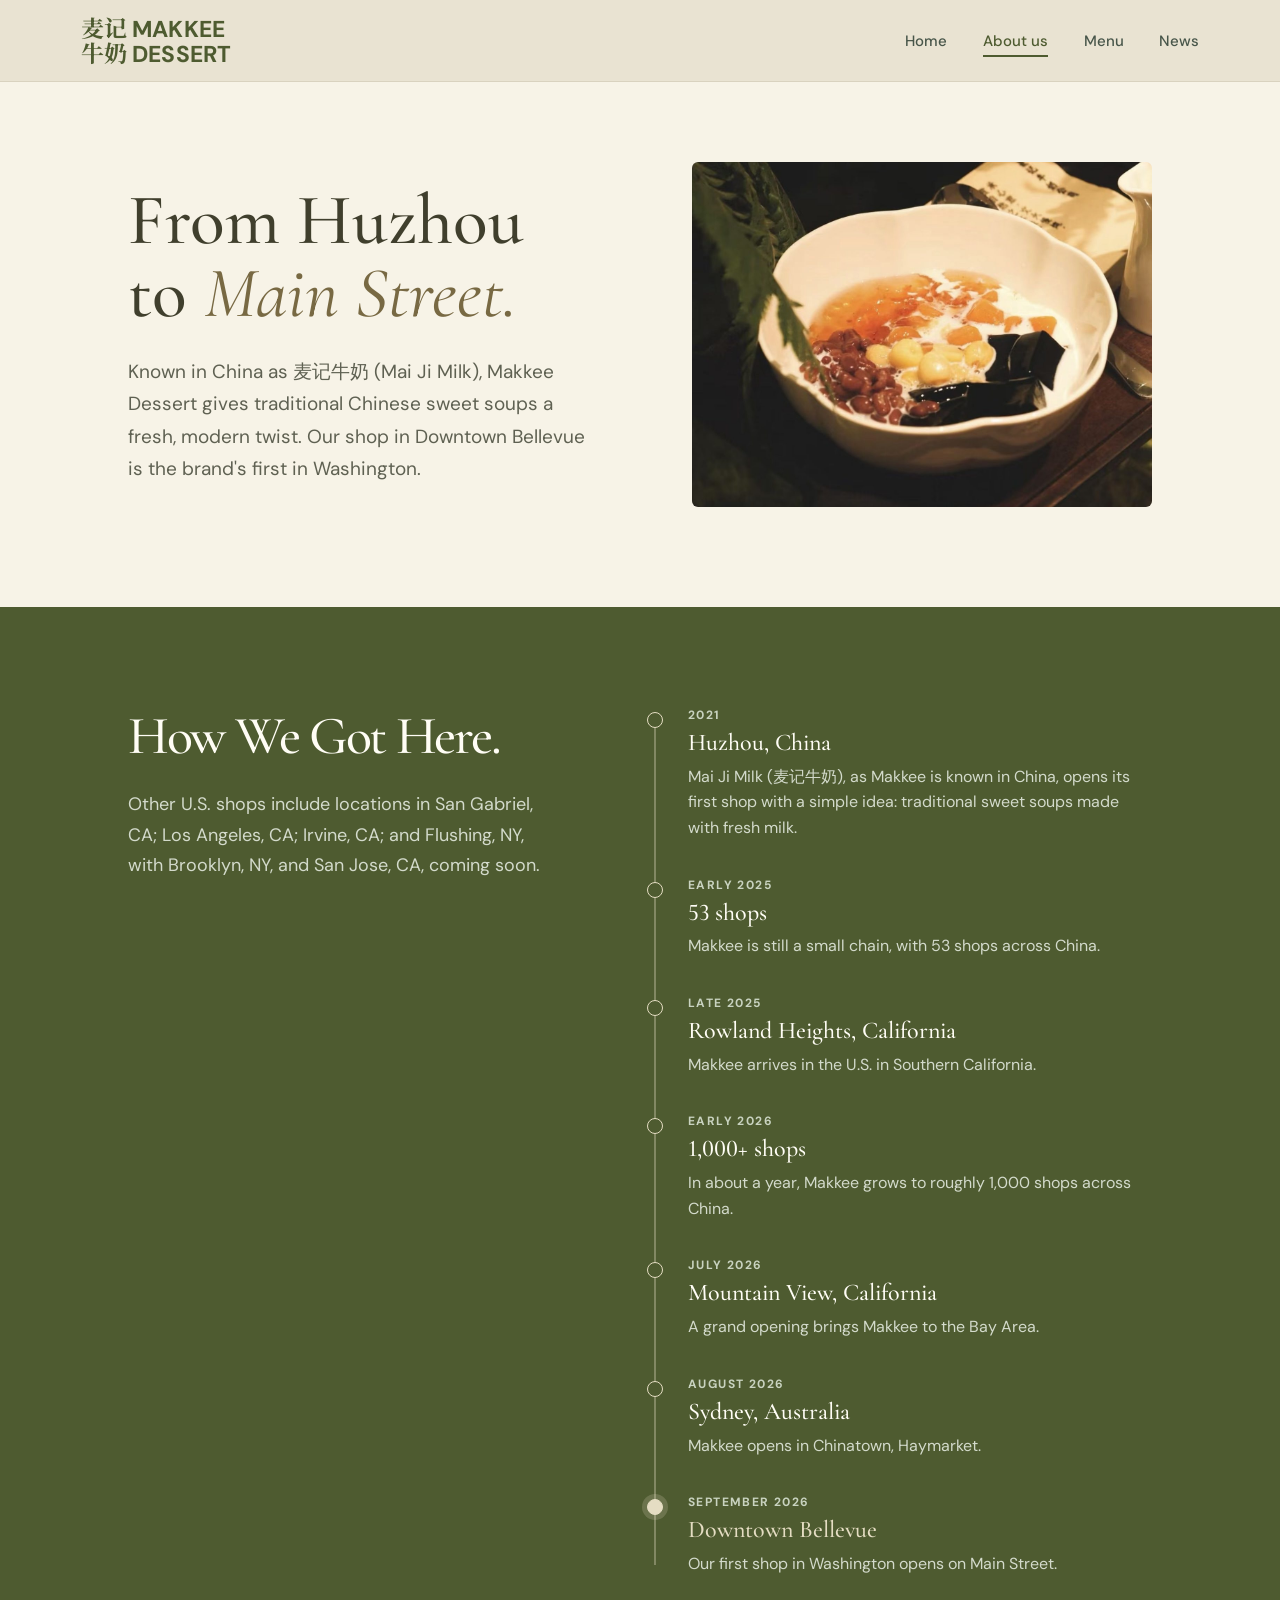
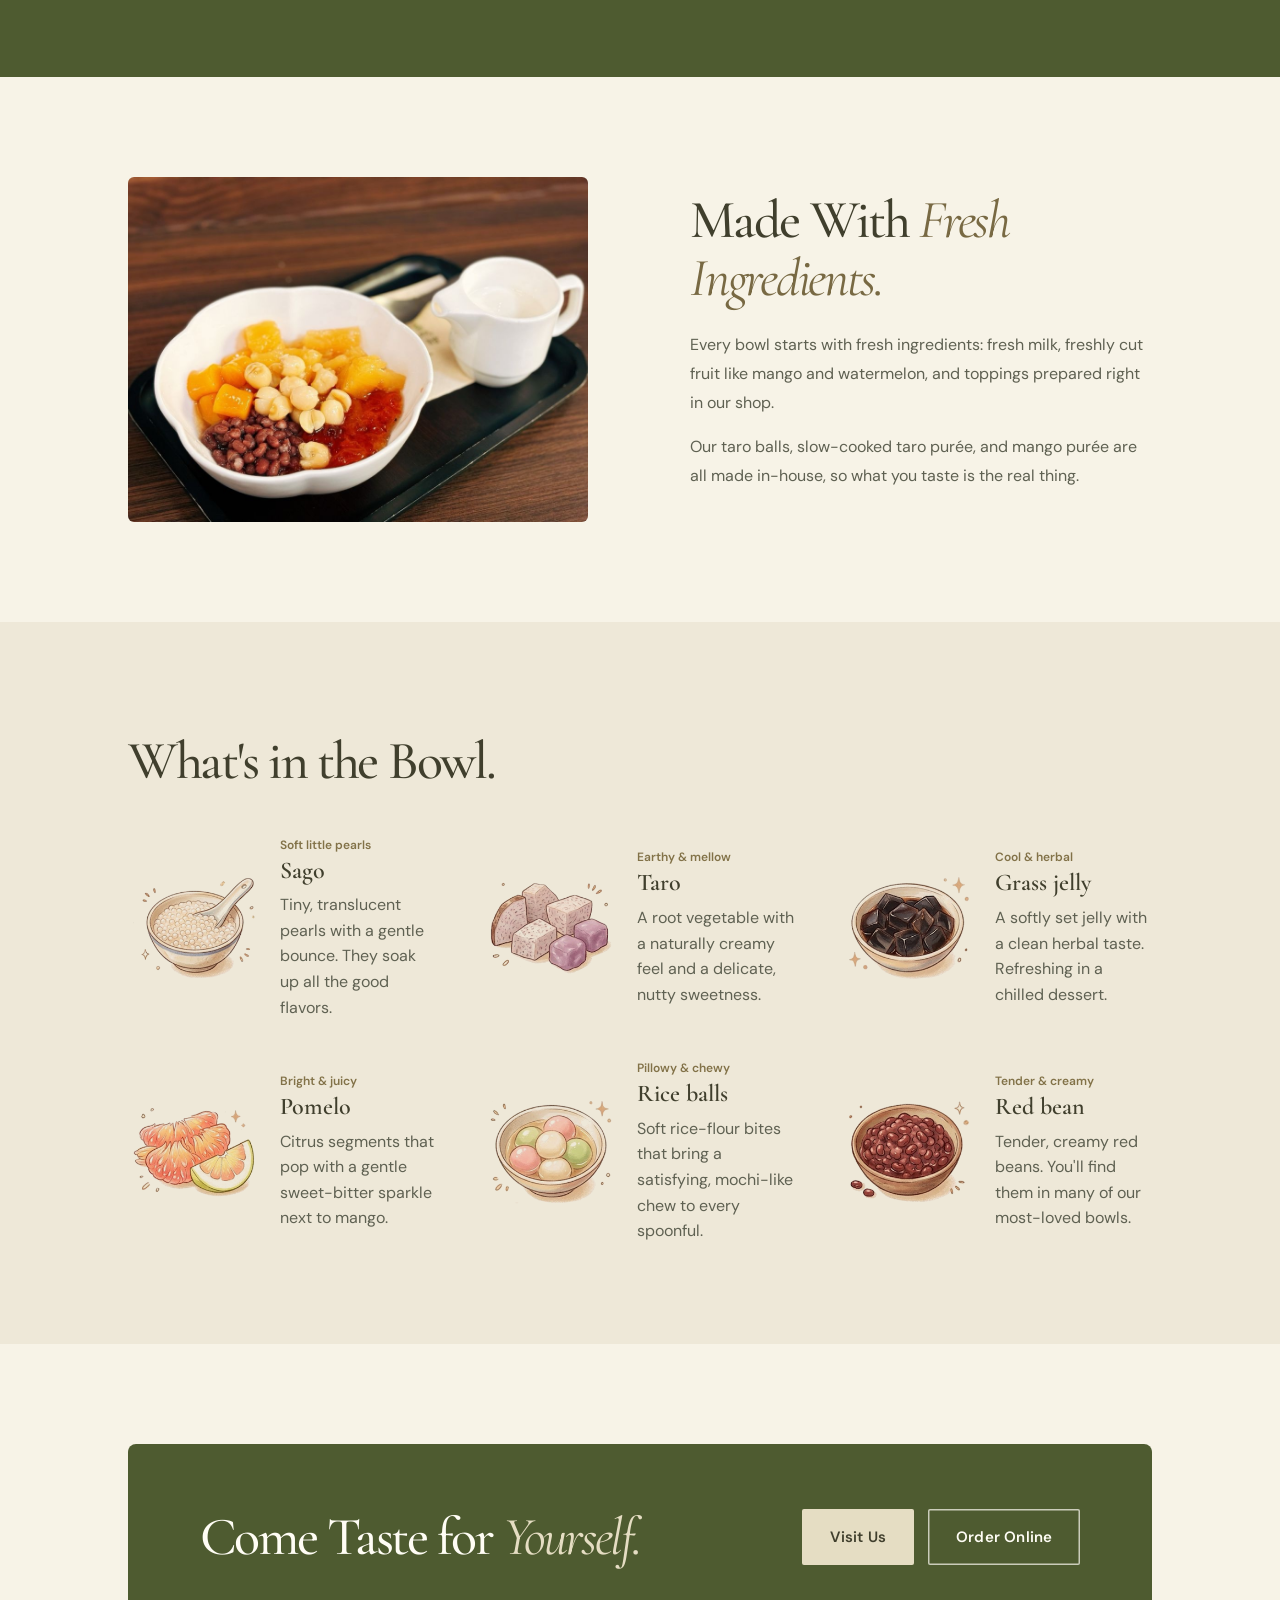
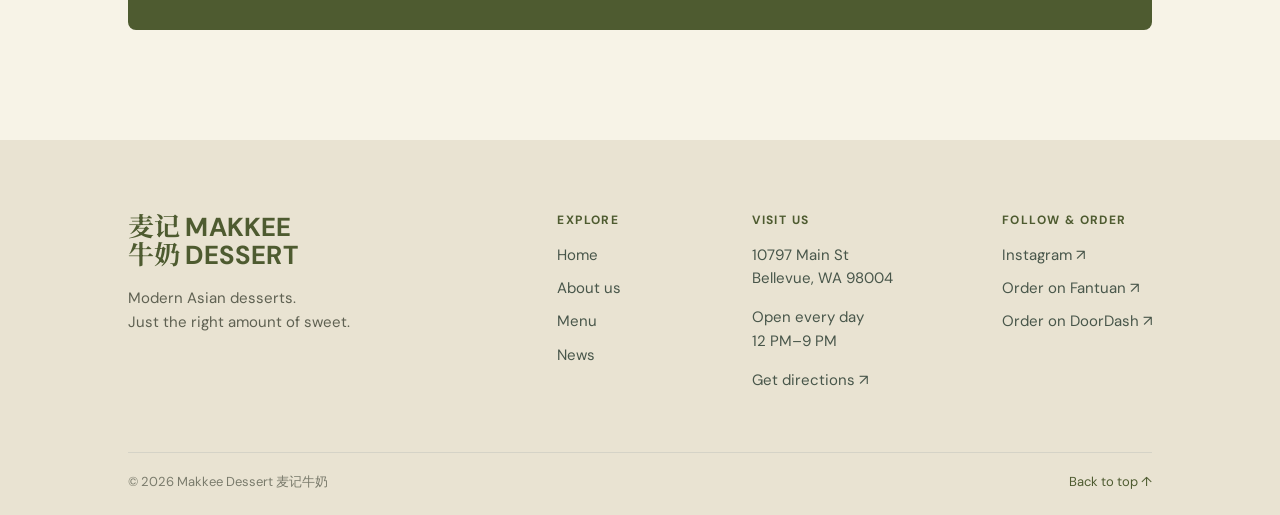
==== about.html @ ec28e053 "Initial site for Makkee Dessert Bellevue Co-Authored-By: Claude Opus 5.5 <noreply@anthropic.com>" ====
<!doctype html>
<html lang="en">
	<head>
		<meta charset="UTF-8" />
		<meta name="viewport" content="width=device-width, initial-scale=1.0" />
		<meta name="theme-color" content="#e9e3d2" />
		<meta name="description" content="Makkee Dessert (麦记牛奶) gives traditional Chinese sweet soups a fresh-milk twist. Founded in Huzhou in 2021, now in Downtown Bellevue, its first Washington location." />
		<title>About Us | Makkee Dessert 麦记牛奶</title>
		<link rel="stylesheet" href="styles.css" />
	</head>
	<body>
		<header class="site-header">
			<a class="wordmark" href="index.html" aria-label="Makkee Dessert home">
				<span class="wordmark-main"><span class="brand-cn">麦记</span><span class="brand-latin">MAKKEE</span></span>
				<span class="wordmark-main"><span class="brand-cn">牛奶</span><span class="brand-latin">DESSERT</span></span>
			</a>
			<nav class="main-nav" aria-label="Main navigation">
				<a href="index.html">Home</a>
				<a href="about.html" aria-current="page">About us</a>
				<a href="menu.html">Menu</a>
				<a href="news.html">News</a>
			</nav>

			<details class="mobile-menu">
				<summary aria-label="Open navigation"><span class="sr-only">Open navigation</span></summary>
				<nav class="mobile-nav-panel" aria-label="Mobile navigation">
					<a href="index.html">Home</a>
					<a href="about.html" aria-current="page">About us</a>
					<a href="menu.html">Menu</a>
					<a href="news.html">News</a>
				</nav>
			</details>
		</header>

		<main>
			<section class="about-hero section-pad">
				<div class="about-hero-copy">
					<h1>From Huzhou<br />to <em>Main Street.</em></h1>
					<p class="about-lede">Known in China as 麦记牛奶 (Mai Ji Milk), Makkee Dessert gives traditional Chinese sweet soups a fresh, modern twist. Our shop in Downtown Bellevue is the brand's first in Washington.</p>
				</div>
				<div class="about-hero-photo"><img src="images/about-sweet-soup-evening.jpg" width="1320" height="993" alt="A Makkee bowl of grass jelly, red beans, lotus seeds, and peach gum in fresh milk" /></div>
			</section>

			<section class="about-timeline section-pad">
				<div class="about-timeline-heading">
					<h2>How We Got Here.</h2>
					<p>Other U.S. shops include locations in San Gabriel, CA; Los Angeles, CA; Irvine, CA; and Flushing, NY, with Brooklyn, NY, and San Jose, CA, coming soon.</p>
				</div>
				<ol class="timeline">
					<li class="timeline-item"><span class="timeline-date">2021</span><h3>Huzhou, China</h3><p>Mai Ji Milk (麦记牛奶), as Makkee is known in China, opens its first shop with a simple idea: traditional sweet soups made with fresh milk.</p></li>
					<li class="timeline-item"><span class="timeline-date">Early 2025</span><h3>53 shops</h3><p>Makkee is still a small chain, with 53 shops across China.</p></li>
					<li class="timeline-item"><span class="timeline-date">Late 2025</span><h3>Rowland Heights, California</h3><p>Makkee arrives in the U.S. in Southern California.</p></li>
					<li class="timeline-item"><span class="timeline-date">Early 2026</span><h3>1,000+ shops</h3><p>In about a year, Makkee grows to roughly 1,000 shops across China.</p></li>
					<li class="timeline-item"><span class="timeline-date">July 2026</span><h3>Mountain View, California</h3><p>A grand opening brings Makkee to the Bay Area.</p></li>
					<li class="timeline-item"><span class="timeline-date">August 2026</span><h3>Sydney, Australia</h3><p>Makkee opens in Chinatown, Haymarket.</p></li>
					<li class="timeline-item timeline-now"><span class="timeline-date">September 2026</span><h3>Downtown Bellevue</h3><p>Our first shop in Washington opens on Main Street.</p></li>
				</ol>
			</section>

			<section class="about-story section-pad">
				<div class="about-story-photo"><img src="images/about-sweet-soup-tray.jpg" width="1000" height="750" alt="A Makkee bowl of taro balls, cassava, lotus seeds, red beans, and peach gum on a tray with a pitcher of fresh milk" loading="lazy" /></div>
				<div class="about-story-copy">
					<h2>Made With <em>Fresh Ingredients.</em></h2>
					<p>Every bowl starts with fresh ingredients: fresh milk, freshly cut fruit like mango and watermelon, and toppings prepared right in our shop.</p>
					<p>Our taro balls, slow-cooked taro purée, and mango purée are all made in-house, so what you taste is the real thing.</p>
				</div>
			</section>

			<section class="ingredient-section section-pad" id="ingredients">
				<div class="ingredient-title"><h2>What's in the Bowl.</h2></div>
				<div class="ingredient-grid">
					<article class="ingredient-card"><img src="images/ingredients/sago.png" width="480" height="480" alt="Illustration: A bowl of sago pearls" loading="lazy" /><div><span>Soft little pearls</span><h3>Sago</h3><p>Tiny, translucent pearls with a gentle bounce. They soak up all the good flavors.</p></div></article>
					<article class="ingredient-card"><img src="images/ingredients/taro.png" width="480" height="480" alt="Illustration: Cubes of taro" loading="lazy" /><div><span>Earthy &amp; mellow</span><h3>Taro</h3><p>A root vegetable with a naturally creamy feel and a delicate, nutty sweetness.</p></div></article>
					<article class="ingredient-card"><img src="images/ingredients/grass-jelly.png" width="480" height="480" alt="Illustration: A bowl of grass jelly cubes" loading="lazy" /><div><span>Cool &amp; herbal</span><h3>Grass jelly</h3><p>A softly set jelly with a clean herbal taste. Refreshing in a chilled dessert.</p></div></article>
					<article class="ingredient-card"><img src="images/ingredients/pomelo.png" width="480" height="480" alt="Illustration: Pomelo segments and a slice of pomelo" loading="lazy" /><div><span>Bright &amp; juicy</span><h3>Pomelo</h3><p>Citrus segments that pop with a gentle sweet-bitter sparkle next to mango.</p></div></article>
					<article class="ingredient-card"><img src="images/ingredients/rice-balls.png" width="480" height="480" alt="Illustration: A bowl of soft rice balls" loading="lazy" /><div><span>Pillowy &amp; chewy</span><h3>Rice balls</h3><p>Soft rice-flour bites that bring a satisfying, mochi-like chew to every spoonful.</p></div></article>
					<article class="ingredient-card"><img src="images/ingredients/red-bean.png" width="480" height="480" alt="Illustration: A bowl of red beans" loading="lazy" /><div><span>Tender &amp; creamy</span><h3>Red bean</h3><p>Tender, creamy red beans. You&apos;ll find them in many of our most-loved bowls.</p></div></article>
				</div>
			</section>

			<section class="about-cta section-pad">
				<div class="about-cta-box">
					<h2>Come Taste for <em>Yourself.</em></h2>
					<div class="about-cta-actions">
						<a class="button button-light" href="index.html#visit">Visit Us</a>
						<a class="button button-outline-light" href="https://www.fantuanorder.com/en-US/store/makkee-dessert-/us-4805476" target="_blank" rel="noreferrer">Order Online</a>
					</div>
				</div>
			</section>
		</main>

		<footer class="site-footer">
			<div class="footer-main">
				<div class="footer-brand">
					<a class="wordmark footer-wordmark" href="index.html" aria-label="Makkee Dessert home">
						<span class="wordmark-main"><span class="brand-cn">麦记</span><span class="brand-latin">MAKKEE</span></span>
						<span class="wordmark-main"><span class="brand-cn">牛奶</span><span class="brand-latin">DESSERT</span></span>
					</a>
					<p>Modern Asian desserts.<br />Just the right amount of sweet.</p>
				</div>
				<nav class="footer-column" aria-label="Footer navigation">
					<h2>Explore</h2>
					<a href="index.html">Home</a>
					<a href="about.html">About us</a>
					<a href="menu.html">Menu</a>
					<a href="news.html">News</a>
				</nav>
				<div class="footer-column">
					<h2>Visit us</h2>
					<address>10797 Main St<br />Bellevue, WA 98004</address>
					<p>Open every day<br />12 PM–9 PM</p>
					<a href="https://www.google.com/maps/dir/?api=1&amp;destination=10797+Main+St,+Bellevue,+WA+98004" target="_blank" rel="noreferrer">Get directions ↗</a>
				</div>
				<div class="footer-column">
					<h2>Follow &amp; order</h2>
					<a href="https://www.instagram.com/makkeedessert_usa/" target="_blank" rel="noreferrer">Instagram ↗</a>
					<a href="https://www.fantuanorder.com/en-US/store/makkee-dessert-/us-4805476" target="_blank" rel="noreferrer">Order on Fantuan ↗</a>
					<a href="https://www.doordash.com/store/makkee-dessert-seattle-%E9%BA%A6%E8%AE%B0%E7%89%9B%E5%A5%B6%E5%85%AC%E5%8F%B8-bellevue-52306765/121913362/" target="_blank" rel="noreferrer">Order on DoorDash ↗</a>
				</div>
			</div>
			<div class="footer-bottom"><span>© 2026 Makkee Dessert 麦记牛奶</span><a href="#top">Back to top ↑</a></div>
		</footer>
	</body>
</html>
---- styles.css ----
@import url('https://fonts.googleapis.com/css2?family=Cormorant+Garamond:ital,wght@0,400;0,500;0,600;1,400;1,500&family=DM+Sans:wght@400;500;600;700&family=Noto+Serif+SC:wght@400;500;600&display=swap');

:root {
  font-family: 'DM Sans', sans-serif;
  color: #403f2d;
  background: #f7f3e7;
  font-synthesis: none;
  text-rendering: optimizeLegibility;
  --paper: #f7f3e7;
  --paper-deep: #eee8d8;
  --ink: #403f2d;
  --muted: #77745e;
  --green: #4e5b30;
  --lime: #ddd5b7;
  --pink: #9b895f;
  --line: #d9d2bf;
}

* { box-sizing: border-box; }
html { scroll-behavior: smooth; scroll-padding-top: 90px; }
body { margin: 0; min-width: 320px; }
button, a { font: inherit; }
a { color: inherit; text-decoration: none; }
button { color: inherit; }
img { display: block; width: 100%; }
::selection { background: var(--lime); color: var(--ink); }

.site-header { height: 82px; padding: 0 6.3%; display: flex; align-items: center; justify-content: space-between; border-bottom: 1px solid rgba(37,56,45,.12); position: sticky; top: 0; z-index: 20; background: rgba(251,248,239,.94); backdrop-filter: blur(14px); }
.wordmark { display: inline-flex; flex-direction: column; align-items: flex-start; line-height: 1; }
.wordmark-main { display: flex; align-items: baseline; gap: 5px; font-size: 23px; font-weight: 700; letter-spacing: .2px; color: var(--green); }
.wordmark-main .brand-cn, .wordmark-sub .brand-cn { font-family: 'Noto Serif SC', serif; }
.wordmark-sub { font-size: 9px; margin-top: 3px; letter-spacing: 1.6px; font-weight: 700; }
.wordmark-tagline { font-size: 6px; margin-top: 5px; letter-spacing: .8px; font-weight: 600; color: var(--muted); white-space: nowrap; }
.main-nav { display: flex; align-items: center; gap: clamp(22px, 2.8vw, 40px); margin-left: auto; }
.main-nav a { font-size: 15px; font-weight: 500; color: #3f4630; transition: color .2s ease; }
.main-nav a:hover, .footer-column a:hover { color: #bb684e; }
.header-cta { display: flex; gap: 9px; align-items: center; font-size: 11px; font-weight: 600; padding: 11px 15px; border: 1px solid #c9c8ba; border-radius: 3px; transition: background .2s, color .2s; }
.header-cta:hover { background: var(--ink); color: var(--paper); }
.menu-toggle, .nav-mobile-cta { display: none; }
.mobile-menu { display: none; }
.sr-only { position: absolute; width: 1px; height: 1px; padding: 0; margin: -1px; overflow: hidden; clip: rect(0, 0, 0, 0); white-space: nowrap; border: 0; }

.hero { min-height: min(calc(100vh - 82px), 820px); min-height: min(calc(100svh - 82px), 820px); padding: 0 0 0 9.5%; display: grid; grid-template-columns: minmax(0, 1fr) minmax(0, 1fr); gap: 5%; align-items: stretch; position: relative; overflow: hidden; }
.hero-copy { align-self: center; padding: 60px 0; z-index: 1; container-type: inline-size; }
h1, h2, h3, p { margin-top: 0; }
h1, h2, h3 { font-family: 'Cormorant Garamond', 'Noto Serif SC', serif; }
.open-note { display: flex; align-items: center; gap: 10px; font-size: 11px; font-weight: 700; letter-spacing: 1.6px; color: #55563a; }
.open-dot { width: 8px; height: 8px; display: inline-block; border-radius: 50%; background: #798348; box-shadow: 0 0 0 4px rgba(121,131,72,.16); }
.hero h1 em { white-space: nowrap; }
.hero h1 { font-family: 'Cormorant Garamond', 'Noto Serif SC', serif; font-size: clamp(30px, 4vw, 64px); font-size: clamp(30px, 12.8cqi, 72px); font-weight: 500; line-height: 1.02; letter-spacing: 0; margin: 32px 0 22px; color: var(--ink); }
h1 em, h2 em { font-family: 'Cormorant Garamond', 'Noto Serif SC', serif; font-weight: 400; }
.hero-description { max-width: 460px; font-size: 19px; line-height: 1.7; color: #5f6152; margin-bottom: 34px; }
.hero-actions { display: flex; align-items: center; gap: 14px; }
.button { display: inline-flex; align-items: center; justify-content: center; gap: 14px; min-height: 56px; padding: 0 28px; font-size: 15px; font-weight: 600; letter-spacing: .2px; border-radius: 2px; transition: transform .2s ease, background .2s ease; }
.button:hover { transform: translateY(-2px); }
.button-dark { color: #fffdf5; background: var(--green); }
.button-dark:hover { background: #263d2d; }
.under-link { display: inline-flex; align-items: center; gap: 8px; font-size: 11px; font-weight: 600; }
.button-outline { color: var(--green); background: transparent; box-shadow: inset 0 0 0 1.5px var(--green); }
.button-outline:hover, .button-outline:focus-visible { background: rgba(78,91,48,.08); color: var(--green); }
.under-link svg { transition: transform .2s ease; }
.hero-art { min-width: 0; position: relative; }
.hero-photo-wrap { position: absolute; inset: 0; overflow: hidden; background: #5a4a3c; }
.hero-photo { width: 100%; height: 100%; object-fit: cover; object-position: center; }

.section-pad { padding-left: 10%; padding-right: 10%; }
.intro { background: #e9e3d2; padding-top: 110px; padding-bottom: 110px; display: grid; grid-template-columns: minmax(0, .78fr) minmax(0, 1.22fr); column-gap: 5%; align-items: start; }
.intro-heading { position: sticky; top: 120px; }
.intro .intro-heading h2 { margin: 0 0 22px; }
.intro-heading > p { font-size: 16px; line-height: 1.75; color: #5f6152; max-width: 460px; margin: 0 0 30px; }
.intro-faq { margin: 0; border-top: 1px solid #d3cbb4; }
.intro-q { padding: 26px 0; border-bottom: 1px solid #d3cbb4; }
.intro-q dt { font-family: 'Cormorant Garamond', 'Noto Serif SC', serif; font-size: 24px; font-weight: 600; line-height: 1.2; color: var(--ink); margin: 0 0 8px; }
.intro-q dd { margin: 0; font-size: 16px; line-height: 1.7; color: #5f6152; max-width: 660px; }
.intro h2, .ingredient-title h2, .social-heading h2, .favorites-heading h2, .about-story h2, .about-cta h2 { font-size: clamp(37px, 4.2vw, 56px); line-height: 1.08; letter-spacing: -2.3px; font-weight: 500; color: var(--ink); margin-bottom: 0; }
.intro h2 em, .menu-heading h1 em, .ingredient-title h2 em, .social-heading h2 em, .favorites-heading h2 em, .about-hero h1 em, .about-story h2 em, .about-cta h2 em { color: #b76a50; }
.under-link { padding-bottom: 7px; border-bottom: 1px solid #c9c8ba; }
.under-link:hover svg { transform: translateX(3px); }


.menu-section { background: var(--paper); padding: 110px 0 110px; }
.menu-top { padding-bottom: 56px; }
.menu-heading h1 { font-family: 'Cormorant Garamond', 'Noto Serif SC', serif; }
.menu-top .menu-heading > h1 { margin: 0; }
.menu-note { font-size: 19px; line-height: 1.7; color: #5f6152; margin: 8px 0 0; }
.menu-page { padding-top: 90px; }
.menu-browser { margin: 0 10%; border-bottom: 1px solid var(--line); }
.category-tabs { display: flex; flex-wrap: nowrap; overflow-x: auto; scrollbar-width: none; gap: 10px; margin: 0 -12.5%; padding: 16px 12.5%; position: sticky; top: 82px; z-index: 3; background: rgba(247,243,231,.95); backdrop-filter: blur(10px); border-top: 1px solid var(--line); border-bottom: 1px solid var(--line); }
.category-tab { display: inline-flex; align-items: center; gap: 8px; padding: 9px 16px; border: 1px solid var(--line); border-radius: 999px; font-family: 'Cormorant Garamond', 'Noto Serif SC', serif; font-size: 19px; font-weight: 500; color: var(--ink); white-space: nowrap; transition: background .2s, color .2s, border-color .2s; }
.category-tabs .category-tab { flex: 1 0 auto; justify-content: center; }
.category-tabs::-webkit-scrollbar { display: none; }
.category-tab:hover, .category-tab:focus-visible, .category-active { background: var(--green); border-color: var(--green); color: var(--paper); }
.category-tab > span:last-child { display: none; }
.category-index { font: 600 11px 'DM Sans', sans-serif; letter-spacing: .5px; opacity: .6; }
.menu-list { padding: 46px 0 80px; }
.menu-group { display: grid; grid-template-columns: repeat(2, minmax(0, 1fr)); gap: 32px 56px; }
.menu-group > .menu-item { display: grid; grid-template-columns: 160px minmax(0, 1fr); gap: 24px; align-items: center; }
.menu-group > .menu-item .menu-item-photo { width: 160px; height: 160px; margin-bottom: 0; }
.menu-group + .menu-group { margin-top: 64px; padding-top: 46px; border-top: 1px solid var(--line); }
.menu-group[id], .menu-item[id] { scroll-margin-top: 52px; }
.menu-list > .menu-group:first-child { scroll-margin-top: 98px; }
.menu-list-heading { grid-column: 1 / -1; display: flex; justify-content: space-between; align-items: flex-end; margin-bottom: 0; }
.menu-list-heading h3 { font: 500 clamp(30px, 3vw, 40px) 'Cormorant Garamond', 'Noto Serif SC', serif; line-height: 1.05; margin: 0 0 6px; }
.menu-list-heading p { font-size: 16px; color: #5f6152; margin: 0; }
.menu-item { display: flex; flex-direction: column; min-width: 0; }
.menu-item-photo { width: 100%; aspect-ratio: 1; height: auto; object-fit: cover; border-radius: 6px; background: #ece4cd; margin-bottom: 14px; transition: transform .5s cubic-bezier(.2,.7,.2,1); }
.menu-item:hover .menu-item-photo { transform: scale(1.025); }
.menu-item-body { min-width: 0; }
.menu-item h4 { font-family: 'Cormorant Garamond', 'Noto Serif SC', serif; font-size: 24px; line-height: 1.15; font-weight: 600; margin: 0 0 8px; }
.menu-item-body > p { font-size: 15px; line-height: 1.6; color: #5f6152; margin: 0 0 12px; }
.menu-item-tags { display: flex; flex-wrap: wrap; gap: 5px; }
.menu-item-tags span { font-size: 12px; color: #5f6152; border: 1px solid #d6d2bf; border-radius: 999px; padding: 4px 10px; }

.ingredient-section { padding-top: 110px; padding-bottom: 100px; background: #f3eddf; }
.ingredient-title { display: grid; grid-template-columns: 1fr 1fr; align-items: end; margin-bottom: 47px; }
.ingredient-title > p { justify-self: end; color: #5f6152; max-width: 280px; font-size: 15px; line-height: 1.6; margin-bottom: 5px; }

.visit-section { min-height: 610px; background: var(--green); display: grid; grid-template-columns: 1fr 1fr; color: #fffdf5; padding-left: 10%; }
.visit-content { padding: 96px 12% 96px 0; display: flex; flex-direction: column; justify-content: center; align-items: flex-start; }
.visit-content h2 { font-size: clamp(37px, 4.2vw, 56px); font-weight: 500; letter-spacing: -2.3px; line-height: 1; margin: 0 0 40px; }
.visit-content h2 em { color: var(--lime); }
.visit-intro { color: #d3dacb; font-size: 16px; line-height: 1.7; max-width: 340px; margin-bottom: 32px; }
.visit-details { display: grid; gap: 26px; margin-bottom: 40px; }
.visit-detail { padding: 0; }
.visit-detail span { display: block; font-size: 12px; font-weight: 600; letter-spacing: 1.3px; color: #c9d3c0; margin-bottom: 8px; }
.visit-detail address, .visit-detail p { font-size: 18px; line-height: 1.5; font-style: normal; margin: 0; }
.button-light { background: var(--lime); color: var(--ink); }
.button-light:hover { background: #e3eca1; }
.visit-local-note { display: flex; align-items: center; gap: 6px; margin-top: 16px; color: #ccd5c1; font-size: 13px; }
.map-visual { min-height: 610px; background: #e3dec9; overflow: hidden; position: relative; }
.map-visual iframe { position: absolute; inset: 0; width: 100%; height: 100%; border: 0; }
.road-two { transform: rotate(32deg); top: 32%; left: -20%; width: 150%; height: 12px; }
.road-three { transform: rotate(88deg); top: 49%; left: -5%; width: 110%; height: 9px; }
.block-one { top: 13%; left: 18%; }.block-two { top: 68%; left: 19%; width: 82px; }.block-three { top: 14%; right: 13%; width: 80px; height: 62px; }.block-four { bottom: 9%; right: 13%; width: 73px; height: 56px; }
.street-main { top: 57%; left: 15%; transform: rotate(-34deg); }.street-ne { top: 27%; left: 54%; transform: rotate(32deg); }.street-bellevue { top: 43%; left: 69%; transform: rotate(88deg); }

.social-section { padding-top: 116px; padding-bottom: 110px; }
.social-heading { display: flex; justify-content: space-between; align-items: flex-end; margin-bottom: 44px; }
.social-grid { display: grid; grid-template-columns: repeat(auto-fit, minmax(300px, 1fr)); gap: 24px; align-items: start; }
.ig-card { overflow: hidden; background: #fff; border: 1px solid var(--line); border-radius: 6px; }
.ig-card-head { display: flex; align-items: center; gap: 8px; padding: 12px 14px; font-size: 14px; font-weight: 600; color: var(--ink); border-bottom: 1px solid var(--line); }
.ig-card-head:hover { color: var(--green); }
.ig-card-frame { position: relative; height: 0; padding-bottom: 130%; overflow: hidden; }
.ig-card-frame .instagram-media, .ig-card-frame iframe { position: absolute !important; top: -54px; left: 0; min-width: 0 !important; width: 100% !important; max-width: none !important; margin: 0 !important; border: 0 !important; border-radius: 0 !important; box-shadow: none !important; }
.ig-card-frame blockquote.instagram-media { top: 0; padding: 24px; font-size: 14px; }
.social-handle { display: flex; align-items: center; gap: 8px; font-size: 15px; font-weight: 500; color: #5f6152; padding-bottom: 3px; border-bottom: 1px solid #c9c2ab; transition: color .2s, border-color .2s; }
.social-handle:hover { color: var(--green); border-color: var(--green); }
.social-handle:hover svg { transform: translate(2px,-2px); }
.social-handle svg { transition: transform .2s; }

.site-footer { background: #e9e6d9; padding: 72px 10% 0; }
.footer-main { display: flex; flex-wrap: wrap; align-items: flex-start; gap: 40px clamp(64px, 8.5vw, 140px); padding-bottom: 60px; }
.footer-brand { margin-right: auto; }
.footer-main > nav.footer-column { margin-right: clamp(0px, calc(10vw - 106px), 48px); }
.footer-wordmark .wordmark-main { font-size: 26px; }
.footer-brand > p { margin: 18px 0 0; font-size: 15px; line-height: 1.6; color: #5f6152; }
.footer-column { display: flex; flex-direction: column; align-items: flex-start; gap: 10px; }
.footer-column h2 { font-family: 'DM Sans', sans-serif; font-size: 12px; font-weight: 700; letter-spacing: 1.4px; text-transform: uppercase; color: var(--green); margin: 0 0 6px; }
.footer-column a, .footer-column p, .footer-column address { margin: 0; color: #48564a; font-size: 15px; line-height: 1.55; font-style: normal; }
.footer-column address + p { margin-top: 6px; }
.footer-column p + a { margin-top: 6px; }
.footer-column a svg, .footer-arrow { display: inline-flex; align-items: center; gap: 5px; }
.footer-bottom { display: flex; justify-content: space-between; gap: 16px; border-top: 1px solid #d5d3c7; padding: 20px 0 24px; color: #7a7b6c; font-size: 13px; }
.footer-bottom a { color: var(--green); }

.wordmark-tagline { color: #77745e; }
.wordmark-main, .wordmark-sub { color: var(--green); }
.wordmark-dot { color: var(--green); }
.ingredient-section { background: #f0eadb; }
.site-footer { background: #e9e3d2; }
.visit-section { background: var(--green); }
.button-dark, .header-cta:hover { background: var(--green); }
.button-dark:hover { background: #3e4927; }
.button-light { background: #e5ddc3; }
.button-light:hover { background: #eee8d5; }
.main-nav a:hover, .footer-column a:hover { color: #827248; }
.intro h2 em, .menu-heading h1 em, .ingredient-title h2 em, .social-heading h2 em, .favorites-heading h2 em, .about-hero h1 em, .about-story h2 em, .about-cta h2 em { color: #786943; }
.wordmark-main, .wordmark-sub { color: #4e5b30; }
.site-header { background: #e9e3d2; border-bottom-color: #d9d2bf; }
.site-header .main-nav a, .site-header .mobile-menu > summary { color: #48564a; }
.site-header .main-nav a:hover, .site-header .main-nav a:focus-visible { color: #827248; }

.reveal { opacity: 0; transform: translateY(18px); transition: opacity .65s ease, transform .65s cubic-bezier(.2,.7,.2,1); }
.reveal.is-visible { opacity: 1; transform: translateY(0); }

/* Current page in nav */
.main-nav a[aria-current="page"] { color: var(--green); box-shadow: inset 0 -2px 0 var(--green); padding: 6px 0; }
.mobile-nav-panel a[aria-current="page"] { color: var(--green); font-weight: 600; }

/* Home: favorites preview */
.favorites-section { padding-top: 110px; padding-bottom: 110px; }
.favorites-heading { display: flex; justify-content: space-between; align-items: flex-end; gap: 24px; margin-bottom: 40px; }
.favorites-heading h2 { margin: 0; }
.favorites-grid { display: grid; grid-template-columns: repeat(4, minmax(0, 1fr)); gap: 36px 22px; }

/* About page */
.about-hero, .page-hero { padding-top: 110px; padding-bottom: 70px; max-width: 1100px; }
.about-hero { max-width: none; display: grid; grid-template-columns: minmax(0, 1fr) minmax(0, 460px); gap: 10%; align-items: center; padding-top: 80px; padding-bottom: 100px; }
.about-hero-photo img { aspect-ratio: 4 / 3; height: auto; object-fit: cover; border-radius: 6px; }
.about-hero > .about-hero-copy h1 { margin-bottom: 26px; }
.about-hero h1, .page-hero h1, .menu-heading h1 { font-size: clamp(42px, 5.6vw, 80px); font-weight: 500; line-height: 1.02; margin: 0 0 28px; color: var(--ink); }
.about-lede, .page-lede { max-width: 620px; font-size: 19px; line-height: 1.7; color: #5f6152; margin: 0; }
.page-lede { max-width: none; }
section.page-hero { padding-top: 90px; padding-bottom: 56px; }
section.page-hero > h1 { margin: 0; }
section.page-hero > .page-lede { margin-top: 8px; }
.about-values { display: grid; grid-template-columns: repeat(3, minmax(0, 1fr)); gap: 40px; padding-top: 70px; padding-bottom: 90px; background: #eee8d8; }
.about-value { border-top: 1.5px solid var(--green); padding-top: 22px; }
.about-value h3 { font-size: 28px; font-weight: 500; margin: 0 0 10px; color: var(--ink); }
.about-value p { font-size: 15px; line-height: 1.7; color: #5f6152; margin: 0; }
.about-cta { padding-top: 100px; padding-bottom: 110px; }
.about-cta-box { display: flex; justify-content: space-between; align-items: center; gap: 32px; background: var(--green); border-radius: 8px; padding: 64px 7%; }
.about-cta .about-cta-box h2 { color: #fffdf5; }
.about-cta .about-cta-box h2 em { color: #e5ddc3; }
.button-outline-light { color: #fffdf5; background: transparent; box-shadow: inset 0 0 0 1.5px rgba(255,253,245,.7); }
.button-outline-light:hover, .button-outline-light:focus-visible { background: rgba(255,253,245,.1); }
.about-cta h2 { margin: 0; }
.about-cta-actions { display: flex; gap: 14px; flex-wrap: wrap; }

/* Locations + News */
.about-hero h1 em, .page-hero h1 em { color: #786943; }
.news-list { padding-bottom: 110px; display: grid; gap: 0; }
.news-post { display: grid; grid-template-columns: minmax(0, 360px) minmax(0, 1fr); gap: 48px; align-items: center; padding: 40px 0; border-top: 1px solid var(--line); }
.news-post:last-child { border-bottom: 1px solid var(--line); }
.news-post-photo { aspect-ratio: 4 / 3; height: auto; object-fit: cover; border-radius: 6px; }
.news-meta { display: flex; flex-wrap: wrap; align-items: center; gap: 8px 14px; margin-bottom: 14px; }
.news-tag { display: inline-block; font-size: 12px; font-weight: 600; letter-spacing: .4px; border-radius: 999px; padding: 5px 12px; }
.news-tag-update { color: #fffdf5; background: var(--green); }
.news-tag-press { color: #6b5d38; background: #e5ddc3; }
.news-tag-seasonal { color: #9a4f37; background: #f3dfd3; }
.news-date { font-size: 13px; color: #7a7b6c; }
.news-filters { display: flex; flex-wrap: wrap; gap: 8px; padding: 0 0 28px; }
.news-filter { font: 500 15px 'DM Sans', sans-serif; color: var(--ink); background: transparent; border: 1px solid var(--line); border-radius: 999px; padding: 8px 18px; cursor: pointer; transition: background .2s, color .2s, border-color .2s; }
.news-filter:hover { border-color: var(--green); }
.news-filter[aria-pressed="true"] { background: var(--green); border-color: var(--green); color: #fffdf5; }
.news-post[hidden] { display: none; }
.news-post-body h2 { font-size: clamp(28px, 2.8vw, 38px); font-weight: 500; line-height: 1.1; margin: 0 0 12px; color: var(--ink); }
.news-post-body p { font-size: 16px; line-height: 1.75; color: #5f6152; margin: 0 0 18px; }
.news-post-body .under-link { font-size: 15px; color: var(--green); border-bottom: 1px solid currentColor; padding-bottom: 3px; }



.about-story { display: grid; grid-template-columns: minmax(0, 460px) minmax(0, 1fr); gap: 10%; align-items: center; padding-bottom: 100px; }
.about-story-photo img { aspect-ratio: 4 / 3; height: auto; object-fit: cover; border-radius: 6px; }
.about-story h2 { margin: 0 0 24px; }
.about-story-copy p { font-size: 16px; line-height: 1.8; color: #5f6152; margin: 0 0 16px; }
.about-timeline + .about-story { padding-top: 100px; }
.about-story + .ingredient-section { background: #eee8d8; }

/* About: timeline */
.about-timeline { display: grid; grid-template-columns: minmax(0, 1fr) minmax(0, 1.15fr); gap: 8%; padding-top: 100px; padding-bottom: 100px; background: var(--green); color: #fffdf5; }
.about-timeline-heading { position: sticky; top: 120px; align-self: start; }
.about-timeline h2 { font-size: clamp(37px, 4.2vw, 56px); font-weight: 500; line-height: 1.08; letter-spacing: -2.3px; margin: 0 0 24px; color: #fffdf5; }
.about-timeline h2 em { color: #e5ddc3; }
.about-timeline-heading p { font-size: 18px; line-height: 1.7; color: #d3dacb; max-width: 420px; margin: 0; }
.timeline { list-style: none; margin: 0; padding: 0; position: relative; }
.timeline::before { content: ''; position: absolute; left: 7px; top: 12px; bottom: 12px; width: 2px; transform: translateX(-50%); background: rgba(229,221,195,.35); }
.timeline-item { position: relative; padding: 0 0 36px 40px; }
.timeline-item:last-child { padding-bottom: 0; }
.timeline-item::before { content: ''; position: absolute; left: 7px; top: 5px; transform: translateX(-50%); width: 14px; height: 14px; border-radius: 50%; background: var(--green); border: 1.5px solid #e5ddc3; }
.timeline-date { display: block; font-size: 12px; font-weight: 700; letter-spacing: 1.4px; text-transform: uppercase; color: #c9d3c0; margin-bottom: 6px; }
.timeline-item h3 { font-size: 24px; font-weight: 500; line-height: 1.2; color: #fffdf5; margin: 0 0 6px; }
.timeline-item p { font-size: 16px; line-height: 1.6; color: #d3dacb; margin: 0; }
.timeline-now::before { background: #e5ddc3; box-shadow: 0 0 0 5px rgba(229,221,195,.2); }
.timeline-now h3 { color: #e5ddc3; }
.timeline-item h3, .timeline-date { font-variant-numeric: lining-nums; }

/* About: ingredient cards */
.ingredient-grid { display: grid; grid-template-columns: repeat(3, minmax(0, 1fr)); gap: 40px 48px; }
.ingredient-card { display: grid; grid-template-columns: 132px minmax(0, 1fr); gap: 20px; align-items: center; }
.ingredient-card img { width: 132px; height: 132px; }
.ingredient-card span { display: block; font-size: 12px; font-weight: 600; color: #827248; margin-bottom: 4px; }
.ingredient-card h3 { font-size: 24px; font-weight: 600; line-height: 1.15; margin: 0 0 8px; color: var(--ink); }
.ingredient-card p { font-size: 16px; line-height: 1.6; color: #5f6152; margin: 0; }

@media (max-width: 1365px) {
  .intro { grid-template-columns: minmax(0, .9fr) minmax(0, 1.1fr); column-gap: 8%; }
}

@media (max-width: 1260px) {
  .intro { display: block; }
  .intro-heading { position: static; margin-bottom: 44px; }
  .intro-heading > p { font-size: 16px; }
}

@media (max-width: 1050px) {
  .ingredient-grid { grid-template-columns: repeat(2, minmax(0, 1fr)); }
  .about-timeline { grid-template-columns: 1fr; gap: 48px; }
  .about-timeline-heading { position: static; }
  .about-hero { gap: 6%; grid-template-columns: minmax(0, 1fr) minmax(0, 1fr); }
  .about-story { gap: 6%; grid-template-columns: minmax(0, 1fr) minmax(0, 1fr); }
  .footer-main { gap: 36px 64px; }
  .footer-brand { flex-basis: 100%; }
  .footer-main > nav.footer-column { margin-right: 0; }
  .favorites-grid { grid-template-columns: repeat(2, minmax(0, 1fr)); }
  .about-values { grid-template-columns: 1fr; gap: 28px; }
  .site-header { padding: 0 4%; }
  .main-nav { gap: 22px; }
  .main-nav a { font-size: 14px; }
  .hero { padding-left: 7%; grid-template-columns: minmax(0, 1fr) minmax(0, 1fr); }
  .section-pad { padding-left: 7%; padding-right: 7%; }
  .menu-browser { margin-left: 7%; margin-right: 7%; }
  .category-tabs { flex-wrap: nowrap; overflow-x: auto; margin: 0 -8.14%; padding: 14px 8.14%; scrollbar-width: none; }
  .category-tabs::-webkit-scrollbar { display: none; }
  .category-tabs .category-tab { flex: 0 0 auto; }
  .menu-group { gap: 28px 32px; }
  .menu-group > .menu-item { grid-template-columns: 120px minmax(0, 1fr); gap: 18px; }
  .menu-group > .menu-item .menu-item-photo { width: 120px; height: 120px; }
  .map-visual { min-height: 330px; }
  .visit-section { padding-left: 7%; }
  .visit-content { padding-right: 8%; }
}

@media (max-width: 700px) {
  section.about-hero { padding-bottom: 72px; }
  .news-filters { flex-wrap: nowrap; overflow-x: auto; scrollbar-width: none; gap: 6px; margin: 0 -23px; padding: 0 23px 24px; }
  .news-filters::-webkit-scrollbar { display: none; }
  .news-filter { flex: 0 0 auto; font-size: 14px; padding: 7px 14px; }
  .social-grid { display: grid; grid-auto-flow: column; grid-template-columns: none; grid-auto-columns: 78%; gap: 14px; overflow-x: auto; scroll-snap-type: x mandatory; margin: 0 -23px; padding: 0 23px 4px; scrollbar-width: none; }
  .social-grid::-webkit-scrollbar { display: none; }
  .social-grid > .ig-card { scroll-snap-align: start; }
  section.page-hero { padding-top: 79px; padding-bottom: 42px; }
  section.page-hero > .page-lede { margin-top: 6px; }
  .menu-note { font-size: 16px; margin-top: 6px; }
  .about-timeline-heading p { font-size: 16px; }
  .about-story { display: block; padding-bottom: 64px; }
  .about-story-copy { margin-top: 30px; }
  .about-story-copy p { font-size: 15px; }
  .about-timeline + .about-story { padding-top: 64px; }
  .ingredient-grid { grid-template-columns: 1fr; gap: 22px; }
  .ingredient-card { grid-template-columns: 104px minmax(0, 1fr); gap: 16px; }
  .ingredient-card img { width: 104px; height: 104px; }
  .ingredient-card h3 { font-size: 20px; }
  .ingredient-card p { font-size: 15px; }
  .about-timeline { padding-top: 64px; padding-bottom: 64px; gap: 36px; }
  .timeline-item { padding-left: 32px; padding-bottom: 28px; }
  .timeline-item h3 { font-size: 22px; }
  .timeline-item p { font-size: 15px; }
  .about-hero { display: block; padding-top: 56px; padding-bottom: 60px; }
  .about-hero-photo { margin-top: 32px; }
  .br-wide { display: none; }
  .open-note { font-size: 10px; }
  .menu-page { padding-top: 56px; }
  .favorites-section { padding-top: 76px; padding-bottom: 72px; }
  .favorites-heading { display: block; margin-bottom: 26px; }
  .favorites-heading .button { margin-top: 20px; }
  .favorites-grid { grid-template-columns: repeat(2, minmax(0, 1fr)); gap: 28px 14px; }
  .about-hero, .page-hero { padding-top: 60px; padding-bottom: 44px; }
  .about-hero h1, .page-hero h1, .menu-heading h1 { font-size: clamp(38px, 11vw, 52px); }
  .about-lede, .page-lede { font-size: 16px; }
  .news-post { grid-template-columns: 1fr; gap: 18px; }
  .news-post-body h2 { font-size: 28px; }
  .about-values { padding-top: 50px; padding-bottom: 56px; }
  .about-cta { padding-top: 56px; padding-bottom: 64px; }
  .about-cta-box { display: block; padding: 44px 24px; }
  .about-cta-actions { margin-top: 24px; }
  html { scroll-padding-top: 70px; }
  .site-header { height: 68px; padding: 0 21px; }
  .wordmark-main { font-size: 28px; }
  .header-cta { display: none; }
  .menu-toggle { width: 40px; height: 40px; display: grid; place-items: center; background: transparent; border: 0; padding: 0; cursor: pointer; }
  .main-nav { display: none; }
  .mobile-menu { display: block; position: relative; }
  .mobile-menu > summary { list-style: none; width: 40px; height: 40px; display: grid; place-items: center; cursor: pointer; }
  .mobile-menu > summary::-webkit-details-marker { display: none; }
  .mobile-menu > summary::before { content: '☰'; font-size: 21px; line-height: 1; }
  .mobile-menu[open] > summary::before { content: '×'; font-size: 30px; }
  .mobile-nav-panel { position: absolute; top: calc(100% + 15px); right: -21px; width: min(90vw, 320px); padding: 8px 22px 14px; display: flex; flex-direction: column; background: var(--paper); border: 1px solid var(--line); box-shadow: 0 12px 24px rgba(37,56,45,.1); }
  .mobile-nav-panel a { padding: 14px 0; border-bottom: 1px solid #e8e5d9; font-size: 16px; }
  .mobile-nav-panel .nav-mobile-cta { display: flex; align-items: center; gap: 8px; color: #b76a50; border-bottom: 0; }
  .hero { min-height: auto; padding: 48px 0 0; display: flex; flex-direction: column; align-items: stretch; gap: 34px; }
  .hero-copy { padding: 0 23px; align-self: auto; }
  .hero h1 { font-size: clamp(30px, 12.8cqi, 55px); letter-spacing: 0; margin: 25px 0 16px; }
  .hero-description { font-size: 16px; max-width: 340px; margin-bottom: 26px; }
  .hero-actions { gap: 12px; flex-wrap: wrap; }
  .button { min-height: 52px; padding: 0 22px; font-size: 14px; }
  .hero-photo-wrap { position: relative; inset: auto; aspect-ratio: 3 / 2; border-radius: 0; }
  .section-pad { padding-left: 23px; padding-right: 23px; }
  .intro { padding-top: 72px; padding-bottom: 64px; display: block; }
  .intro-heading { position: static; margin-bottom: 36px; }
  .intro-heading > p { font-size: 15px; }
  .intro-q { padding: 20px 0; }
  .intro-q dt { font-size: 22px; }
  .intro-q dd { font-size: 15px; }
  .intro h2, .ingredient-title h2, .social-heading h2, .favorites-heading h2, .about-story h2, .about-cta h2 { font-size: clamp(36px, 10vw, 47px); letter-spacing: -1.8px; }
  .menu-section { padding-top: 79px; padding-bottom: 72px; }
  .menu-top { display: flex; flex-direction: column; align-items: stretch; gap: 27px; padding-bottom: 42px; }
  .menu-browser { margin: 0 23px; }
  .category-tabs { flex-wrap: nowrap; overflow-x: auto; top: 68px; margin: 0 -23px; padding: 12px 23px; scrollbar-width: none; }
  .category-tabs::-webkit-scrollbar { display: none; }
  .category-tab { font-size: 16px; padding: 8px 13px; }
  .category-tabs .category-tab { flex: 0 0 auto; }
  .menu-list { padding-top: 32px; padding-bottom: 56px; }
  .menu-group { grid-template-columns: 1fr; gap: 22px; }
  .menu-group > .menu-item { grid-template-columns: 104px minmax(0, 1fr); gap: 16px; }
  .menu-group > .menu-item .menu-item-photo { width: 104px; height: 104px; }
  .menu-group + .menu-group { margin-top: 44px; padding-top: 34px; }
  .menu-group[id], .menu-item[id] { scroll-margin-top: 48px; }
  .menu-list > .menu-group:first-child { scroll-margin-top: 82px; }
  .menu-list-heading { margin-bottom: 0; }
  .menu-item-photo { margin-bottom: 11px; border-radius: 4px; }
  .menu-item h4 { font-size: 20px; margin-bottom: 5px; }
  .menu-item-body > p { font-size: 14px; line-height: 1.5; margin-bottom: 8px; }
  .menu-item-tags { gap: 3px; }
  .menu-item-tags span { font-size: 11px; padding: 3px 8px; }
  .ingredient-section { padding-top: 82px; padding-bottom: 50px; }
  .ingredient-title { display: block; margin-bottom: 31px; }
  .ingredient-title > p { margin: 13px 0 0; max-width: none; }
  .visit-section { display: flex; flex-direction: column; }
  .visit-section { padding-left: 0; }
  .visit-content { padding: 64px 23px; }
  .visit-content h2 { font-size: clamp(36px, 10vw, 47px); letter-spacing: -1.8px; }
  .map-visual { min-height: 310px; }
  .social-section { padding-top: 80px; padding-bottom: 77px; }
  .social-heading { display: block; margin-bottom: 30px; }
  .social-handle { display: inline-flex; margin-top: 16px; font-size: 14px; }
  .site-footer { padding: 43px 23px 0; }
  .footer-main { gap: 30px 44px; padding-bottom: 33px; }
  .footer-bottom { font-size: 12px; }
}

@media (prefers-reduced-motion: reduce) {
  *, *::before, *::after { scroll-behavior: auto !important; animation-duration: .01ms !important; transition-duration: .01ms !important; }
  .reveal { opacity: 1; transform: none; }
}
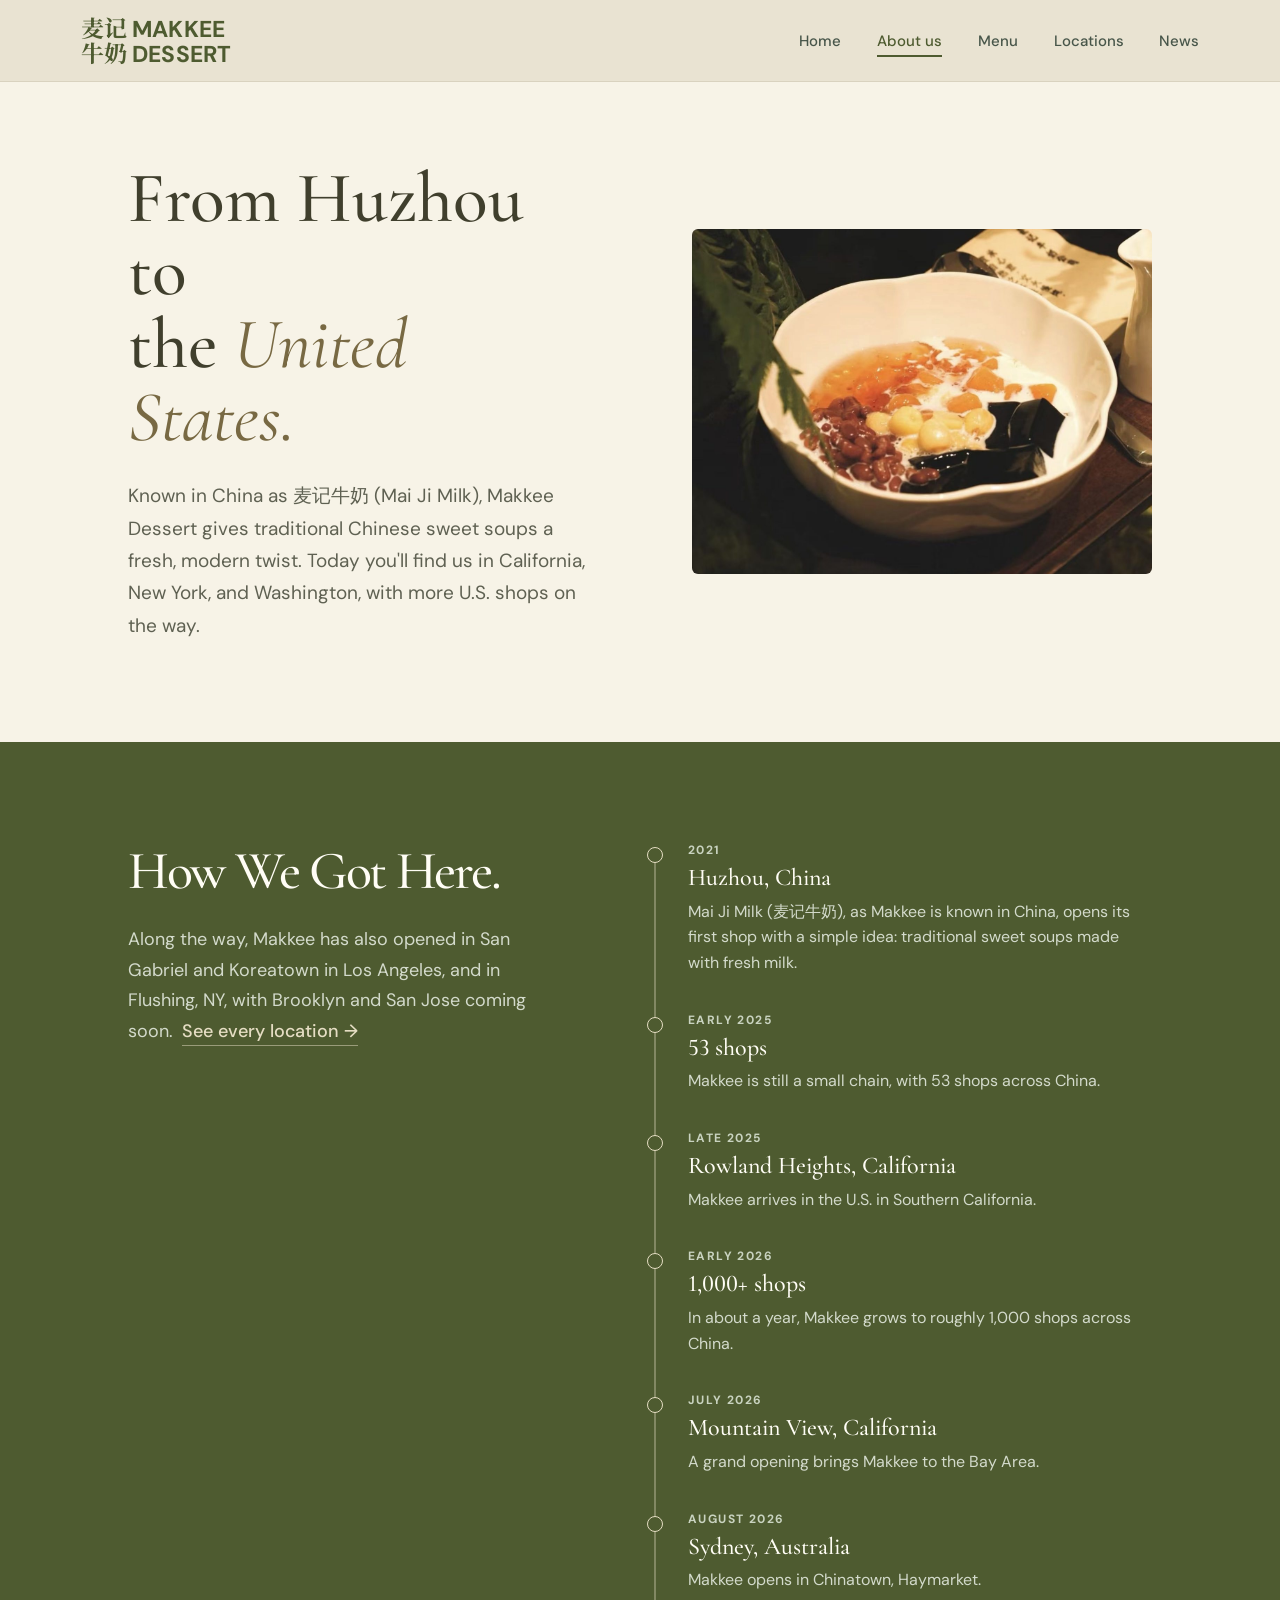
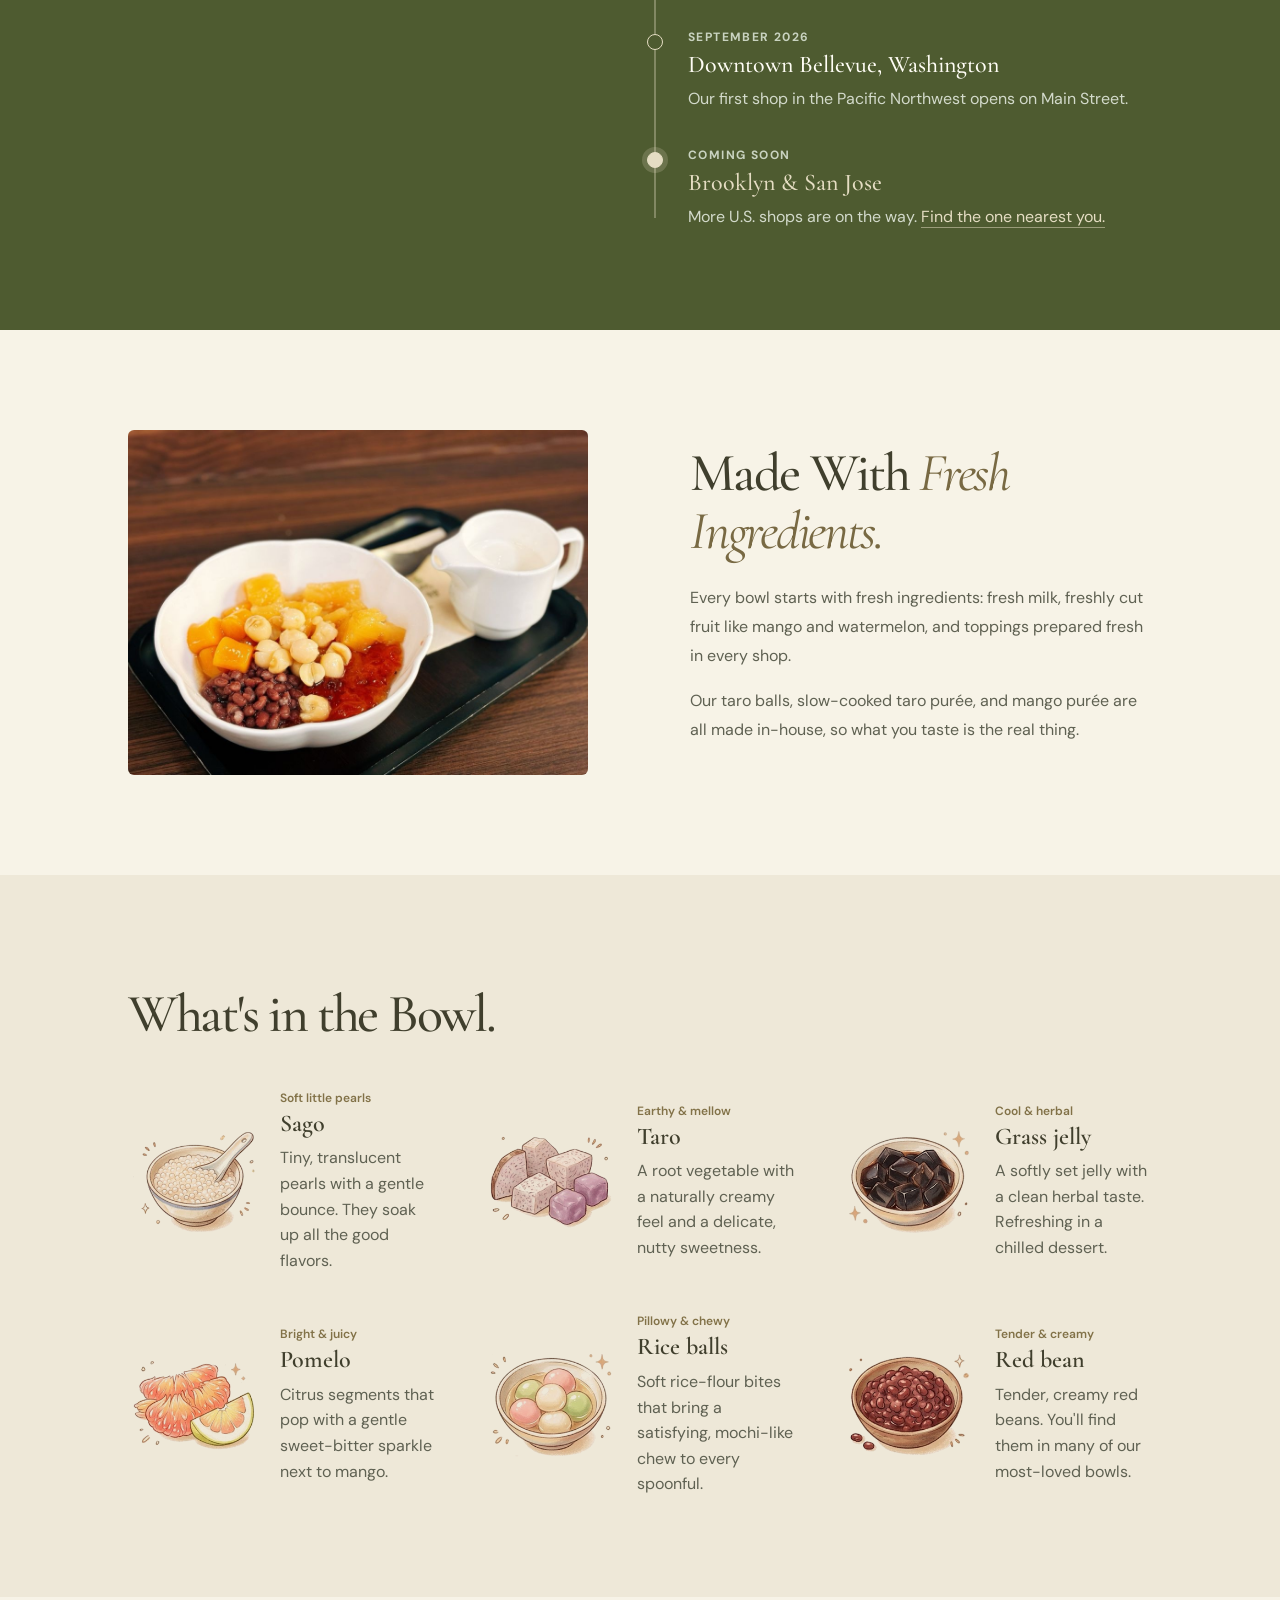
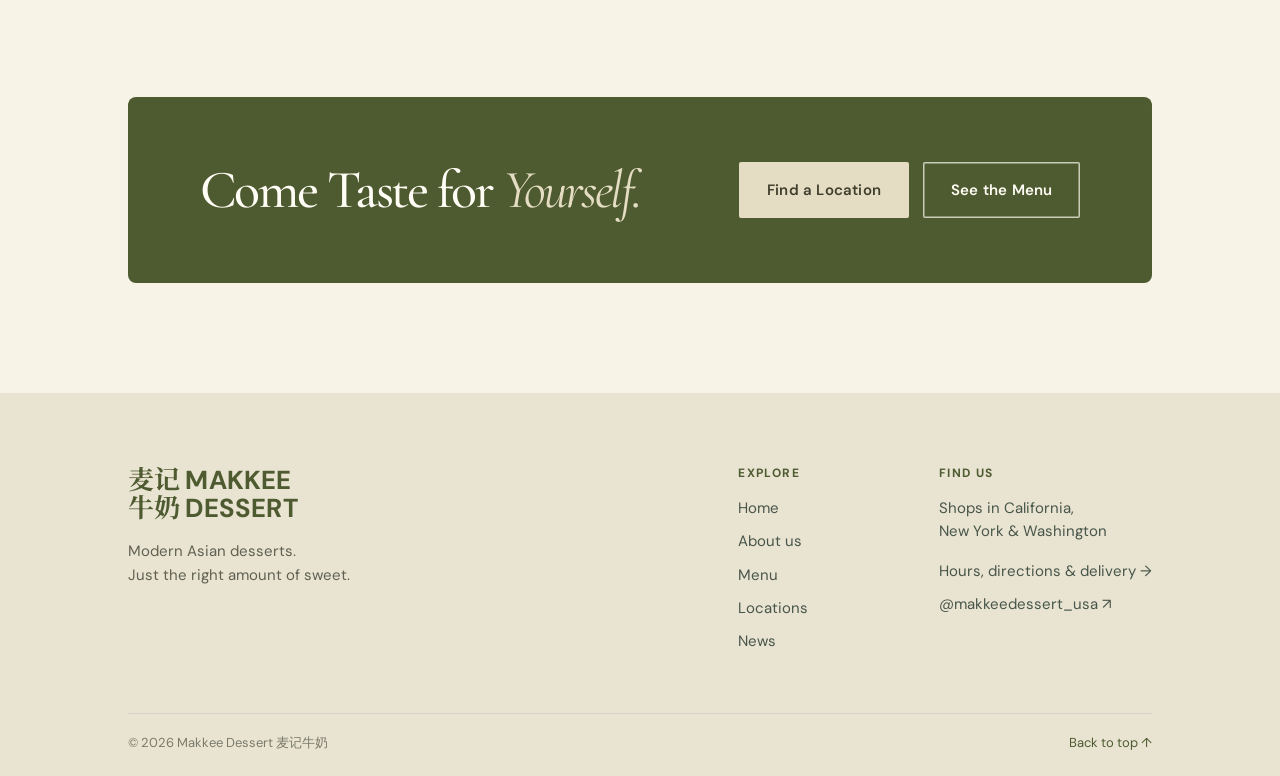
==== commit 19a9b03a: "Expand site from Bellevue to all U.S. locations - Add Locations page with an interactive U.S. map (s" ====
--- a/about.html
+++ b/about.html
@@ -4,7 +4,7 @@
 		<meta charset="UTF-8" />
 		<meta name="viewport" content="width=device-width, initial-scale=1.0" />
 		<meta name="theme-color" content="#e9e3d2" />
-		<meta name="description" content="Makkee Dessert (麦记牛奶) gives traditional Chinese sweet soups a fresh-milk twist. Founded in Huzhou in 2021, now in Downtown Bellevue, its first Washington location." />
+		<meta name="description" content="Makkee Dessert (麦记牛奶) gives traditional Chinese sweet soups a fresh-milk twist. Founded in Huzhou in 2021, now with shops in California, New York, and Washington." />
 		<title>About Us | Makkee Dessert 麦记牛奶</title>
 		<link rel="stylesheet" href="styles.css" />
 	</head>
@@ -18,6 +18,7 @@
 				<a href="index.html">Home</a>
 				<a href="about.html" aria-current="page">About us</a>
 				<a href="menu.html">Menu</a>
+				<a href="locations.html">Locations</a>
 				<a href="news.html">News</a>
 			</nav>
 
@@ -27,6 +28,7 @@
 					<a href="index.html">Home</a>
 					<a href="about.html" aria-current="page">About us</a>
 					<a href="menu.html">Menu</a>
+					<a href="locations.html">Locations</a>
 					<a href="news.html">News</a>
 				</nav>
 			</details>
@@ -35,8 +37,8 @@
 		<main>
 			<section class="about-hero section-pad">
 				<div class="about-hero-copy">
-					<h1>From Huzhou<br />to <em>Main Street.</em></h1>
-					<p class="about-lede">Known in China as 麦记牛奶 (Mai Ji Milk), Makkee Dessert gives traditional Chinese sweet soups a fresh, modern twist. Our shop in Downtown Bellevue is the brand's first in Washington.</p>
+					<h1>From Huzhou to<br />the <em>United States.</em></h1>
+					<p class="about-lede">Known in China as 麦记牛奶 (Mai Ji Milk), Makkee Dessert gives traditional Chinese sweet soups a fresh, modern twist. Today you'll find us in California, New York, and Washington, with more U.S. shops on the way.</p>
 				</div>
 				<div class="about-hero-photo"><img src="images/about-sweet-soup-evening.jpg" width="1320" height="993" alt="A Makkee bowl of grass jelly, red beans, lotus seeds, and peach gum in fresh milk" /></div>
 			</section>
@@ -44,7 +46,7 @@
 			<section class="about-timeline section-pad">
 				<div class="about-timeline-heading">
 					<h2>How We Got Here.</h2>
-					<p>Other U.S. shops include locations in San Gabriel, CA; Los Angeles, CA; Irvine, CA; and Flushing, NY, with Brooklyn, NY, and San Jose, CA, coming soon.</p>
+					<p>Along the way, Makkee has also opened in San Gabriel and Koreatown in Los Angeles, and in Flushing, NY, with Brooklyn and San Jose coming soon. <a class="under-link" href="locations.html">See every location →</a></p>
 				</div>
 				<ol class="timeline">
 					<li class="timeline-item"><span class="timeline-date">2021</span><h3>Huzhou, China</h3><p>Mai Ji Milk (麦记牛奶), as Makkee is known in China, opens its first shop with a simple idea: traditional sweet soups made with fresh milk.</p></li>
@@ -53,7 +55,8 @@
 					<li class="timeline-item"><span class="timeline-date">Early 2026</span><h3>1,000+ shops</h3><p>In about a year, Makkee grows to roughly 1,000 shops across China.</p></li>
 					<li class="timeline-item"><span class="timeline-date">July 2026</span><h3>Mountain View, California</h3><p>A grand opening brings Makkee to the Bay Area.</p></li>
 					<li class="timeline-item"><span class="timeline-date">August 2026</span><h3>Sydney, Australia</h3><p>Makkee opens in Chinatown, Haymarket.</p></li>
-					<li class="timeline-item timeline-now"><span class="timeline-date">September 2026</span><h3>Downtown Bellevue</h3><p>Our first shop in Washington opens on Main Street.</p></li>
+					<li class="timeline-item"><span class="timeline-date">September 2026</span><h3>Downtown Bellevue, Washington</h3><p>Our first shop in the Pacific Northwest opens on Main Street.</p></li>
+					<li class="timeline-item timeline-now"><span class="timeline-date">Coming soon</span><h3>Brooklyn &amp; San Jose</h3><p>More U.S. shops are on the way. <a href="locations.html">Find the one nearest you.</a></p></li>
 				</ol>
 			</section>
 
@@ -61,7 +64,7 @@
 				<div class="about-story-photo"><img src="images/about-sweet-soup-tray.jpg" width="1000" height="750" alt="A Makkee bowl of taro balls, cassava, lotus seeds, red beans, and peach gum on a tray with a pitcher of fresh milk" loading="lazy" /></div>
 				<div class="about-story-copy">
 					<h2>Made With <em>Fresh Ingredients.</em></h2>
-					<p>Every bowl starts with fresh ingredients: fresh milk, freshly cut fruit like mango and watermelon, and toppings prepared right in our shop.</p>
+					<p>Every bowl starts with fresh ingredients: fresh milk, freshly cut fruit like mango and watermelon, and toppings prepared fresh in every shop.</p>
 					<p>Our taro balls, slow-cooked taro purée, and mango purée are all made in-house, so what you taste is the real thing.</p>
 				</div>
 			</section>
@@ -82,8 +85,8 @@
 				<div class="about-cta-box">
 					<h2>Come Taste for <em>Yourself.</em></h2>
 					<div class="about-cta-actions">
-						<a class="button button-light" href="index.html#visit">Visit Us</a>
-						<a class="button button-outline-light" href="https://www.fantuanorder.com/en-US/store/makkee-dessert-/us-4805476" target="_blank" rel="noreferrer">Order Online</a>
+						<a class="button button-light" href="locations.html">Find a Location</a>
+						<a class="button button-outline-light" href="menu.html">See the Menu</a>
 					</div>
 				</div>
 			</section>
@@ -103,19 +106,14 @@
 					<a href="index.html">Home</a>
 					<a href="about.html">About us</a>
 					<a href="menu.html">Menu</a>
+					<a href="locations.html">Locations</a>
 					<a href="news.html">News</a>
 				</nav>
 				<div class="footer-column">
-					<h2>Visit us</h2>
-					<address>10797 Main St<br />Bellevue, WA 98004</address>
-					<p>Open every day<br />12 PM–9 PM</p>
-					<a href="https://www.google.com/maps/dir/?api=1&amp;destination=10797+Main+St,+Bellevue,+WA+98004" target="_blank" rel="noreferrer">Get directions ↗</a>
-				</div>
-				<div class="footer-column">
-					<h2>Follow &amp; order</h2>
-					<a href="https://www.instagram.com/makkeedessert_usa/" target="_blank" rel="noreferrer">Instagram ↗</a>
-					<a href="https://www.fantuanorder.com/en-US/store/makkee-dessert-/us-4805476" target="_blank" rel="noreferrer">Order on Fantuan ↗</a>
-					<a href="https://www.doordash.com/store/makkee-dessert-seattle-%E9%BA%A6%E8%AE%B0%E7%89%9B%E5%A5%B6%E5%85%AC%E5%8F%B8-bellevue-52306765/121913362/" target="_blank" rel="noreferrer">Order on DoorDash ↗</a>
+					<h2>Find us</h2>
+					<p>Shops in California,<br />New York &amp; Washington</p>
+					<a href="locations.html">Hours, directions &amp; delivery →</a>
+					<a href="https://www.instagram.com/makkeedessert_usa/" target="_blank" rel="noreferrer">@makkeedessert_usa ↗</a>
 				</div>
 			</div>
 			<div class="footer-bottom"><span>© 2026 Makkee Dessert 麦记牛奶</span><a href="#top">Back to top ↑</a></div>
--- a/styles.css
+++ b/styles.css
@@ -33,7 +33,7 @@
 .wordmark-tagline { font-size: 6px; margin-top: 5px; letter-spacing: .8px; font-weight: 600; color: var(--muted); white-space: nowrap; }
 .main-nav { display: flex; align-items: center; gap: clamp(22px, 2.8vw, 40px); margin-left: auto; }
 .main-nav a { font-size: 15px; font-weight: 500; color: #3f4630; transition: color .2s ease; }
-.main-nav a:hover, .footer-column a:hover { color: #bb684e; }
+.main-nav a:hover, .footer-column a:hover { color: #827248; }
 .header-cta { display: flex; gap: 9px; align-items: center; font-size: 11px; font-weight: 600; padding: 11px 15px; border: 1px solid #c9c8ba; border-radius: 3px; transition: background .2s, color .2s; }
 .header-cta:hover { background: var(--ink); color: var(--paper); }
 .menu-toggle, .nav-mobile-cta { display: none; }
@@ -73,7 +73,7 @@
 .intro-q dt { font-family: 'Cormorant Garamond', 'Noto Serif SC', serif; font-size: 24px; font-weight: 600; line-height: 1.2; color: var(--ink); margin: 0 0 8px; }
 .intro-q dd { margin: 0; font-size: 16px; line-height: 1.7; color: #5f6152; max-width: 660px; }
 .intro h2, .ingredient-title h2, .social-heading h2, .favorites-heading h2, .about-story h2, .about-cta h2 { font-size: clamp(37px, 4.2vw, 56px); line-height: 1.08; letter-spacing: -2.3px; font-weight: 500; color: var(--ink); margin-bottom: 0; }
-.intro h2 em, .menu-heading h1 em, .ingredient-title h2 em, .social-heading h2 em, .favorites-heading h2 em, .about-hero h1 em, .about-story h2 em, .about-cta h2 em { color: #b76a50; }
+.intro h2 em, .menu-heading h1 em, .ingredient-title h2 em, .social-heading h2 em, .favorites-heading h2 em, .about-hero h1 em, .about-story h2 em, .about-cta h2 em { color: #786943; }
 .under-link { padding-bottom: 7px; border-bottom: 1px solid #c9c8ba; }
 .under-link:hover svg { transform: translateX(3px); }
 
@@ -105,11 +105,14 @@
 .menu-item { display: flex; flex-direction: column; min-width: 0; }
 .menu-item-photo { width: 100%; aspect-ratio: 1; height: auto; object-fit: cover; border-radius: 6px; background: #ece4cd; margin-bottom: 14px; transition: transform .5s cubic-bezier(.2,.7,.2,1); }
 .menu-item:hover .menu-item-photo { transform: scale(1.025); }
+.menu-item-photo-placeholder { display: grid; place-items: center; background: #e5ddc3; color: var(--green); }
+.menu-item-photo-placeholder span { font: 500 clamp(28px, 3vw, 40px) 'Noto Serif SC', serif; opacity: .7; }
 .menu-item-body { min-width: 0; }
 .menu-item h4 { font-family: 'Cormorant Garamond', 'Noto Serif SC', serif; font-size: 24px; line-height: 1.15; font-weight: 600; margin: 0 0 8px; }
 .menu-item-body > p { font-size: 15px; line-height: 1.6; color: #5f6152; margin: 0 0 12px; }
 .menu-item-tags { display: flex; flex-wrap: wrap; gap: 5px; }
 .menu-item-tags span { font-size: 12px; color: #5f6152; border: 1px solid #d6d2bf; border-radius: 999px; padding: 4px 10px; }
+.menu-item-body > p.menu-item-where { margin: 8px 0 0; font-size: 12px; font-weight: 600; letter-spacing: .3px; color: #786943; }
 
 .ingredient-section { padding-top: 110px; padding-bottom: 100px; background: #f3eddf; }
 .ingredient-title { display: grid; grid-template-columns: 1fr 1fr; align-items: end; margin-bottom: 47px; }
@@ -126,13 +129,7 @@
 .visit-detail address, .visit-detail p { font-size: 18px; line-height: 1.5; font-style: normal; margin: 0; }
 .button-light { background: var(--lime); color: var(--ink); }
 .button-light:hover { background: #e3eca1; }
-.visit-local-note { display: flex; align-items: center; gap: 6px; margin-top: 16px; color: #ccd5c1; font-size: 13px; }
 .map-visual { min-height: 610px; background: #e3dec9; overflow: hidden; position: relative; }
-.map-visual iframe { position: absolute; inset: 0; width: 100%; height: 100%; border: 0; }
-.road-two { transform: rotate(32deg); top: 32%; left: -20%; width: 150%; height: 12px; }
-.road-three { transform: rotate(88deg); top: 49%; left: -5%; width: 110%; height: 9px; }
-.block-one { top: 13%; left: 18%; }.block-two { top: 68%; left: 19%; width: 82px; }.block-three { top: 14%; right: 13%; width: 80px; height: 62px; }.block-four { bottom: 9%; right: 13%; width: 73px; height: 56px; }
-.street-main { top: 57%; left: 15%; transform: rotate(-34deg); }.street-ne { top: 27%; left: 54%; transform: rotate(32deg); }.street-bellevue { top: 43%; left: 69%; transform: rotate(88deg); }
 
 .social-section { padding-top: 116px; padding-bottom: 110px; }
 .social-heading { display: flex; justify-content: space-between; align-items: flex-end; margin-bottom: 44px; }
@@ -201,7 +198,7 @@
 .about-hero h1, .page-hero h1, .menu-heading h1 { font-size: clamp(42px, 5.6vw, 80px); font-weight: 500; line-height: 1.02; margin: 0 0 28px; color: var(--ink); }
 .about-lede, .page-lede { max-width: 620px; font-size: 19px; line-height: 1.7; color: #5f6152; margin: 0; }
 .page-lede { max-width: none; }
-section.page-hero { padding-top: 90px; padding-bottom: 56px; }
+section.page-hero { padding-top: 90px; padding-bottom: 56px; max-width: none; }
 section.page-hero > h1 { margin: 0; }
 section.page-hero > .page-lede { margin-top: 8px; }
 .about-values { display: grid; grid-template-columns: repeat(3, minmax(0, 1fr)); gap: 40px; padding-top: 70px; padding-bottom: 90px; background: #eee8d8; }
@@ -223,12 +220,15 @@
 .news-post { display: grid; grid-template-columns: minmax(0, 360px) minmax(0, 1fr); gap: 48px; align-items: center; padding: 40px 0; border-top: 1px solid var(--line); }
 .news-post:last-child { border-bottom: 1px solid var(--line); }
 .news-post-photo { aspect-ratio: 4 / 3; height: auto; object-fit: cover; border-radius: 6px; }
+.news-post-photo-placeholder { display: flex; flex-direction: column; align-items: center; justify-content: center; gap: 10px; background: #e9e3d2; color: #9b895f; }
+.news-post-photo-placeholder span { font-size: 12px; font-weight: 600; letter-spacing: 1.3px; text-transform: uppercase; }
 .news-meta { display: flex; flex-wrap: wrap; align-items: center; gap: 8px 14px; margin-bottom: 14px; }
 .news-tag { display: inline-block; font-size: 12px; font-weight: 600; letter-spacing: .4px; border-radius: 999px; padding: 5px 12px; }
 .news-tag-update { color: #fffdf5; background: var(--green); }
 .news-tag-press { color: #6b5d38; background: #e5ddc3; }
-.news-tag-seasonal { color: #9a4f37; background: #f3dfd3; }
+.news-tag-seasonal { color: var(--green); background: #d3dacb; }
 .news-date { font-size: 13px; color: #7a7b6c; }
+.news-place { font-size: 12px; font-weight: 600; letter-spacing: 1.1px; text-transform: uppercase; color: var(--green); }
 .news-filters { display: flex; flex-wrap: wrap; gap: 8px; padding: 0 0 28px; }
 .news-filter { font: 500 15px 'DM Sans', sans-serif; color: var(--ink); background: transparent; border: 1px solid var(--line); border-radius: 999px; padding: 8px 18px; cursor: pointer; transition: background .2s, color .2s, border-color .2s; }
 .news-filter:hover { border-color: var(--green); }
@@ -264,6 +264,8 @@
 .timeline-now::before { background: #e5ddc3; box-shadow: 0 0 0 5px rgba(229,221,195,.2); }
 .timeline-now h3 { color: #e5ddc3; }
 .timeline-item h3, .timeline-date { font-variant-numeric: lining-nums; }
+.about-timeline-heading .under-link { display: inline; margin-left: 4px; padding-bottom: 2px; color: #e5ddc3; border-bottom-color: rgba(229,221,195,.5); font-size: inherit; font-weight: 500; }
+.timeline-item p a { color: #e5ddc3; border-bottom: 1px solid rgba(229,221,195,.5); }
 
 /* About: ingredient cards */
 .ingredient-grid { display: grid; grid-template-columns: repeat(3, minmax(0, 1fr)); gap: 40px 48px; }
@@ -367,7 +369,7 @@
   .mobile-menu[open] > summary::before { content: '×'; font-size: 30px; }
   .mobile-nav-panel { position: absolute; top: calc(100% + 15px); right: -21px; width: min(90vw, 320px); padding: 8px 22px 14px; display: flex; flex-direction: column; background: var(--paper); border: 1px solid var(--line); box-shadow: 0 12px 24px rgba(37,56,45,.1); }
   .mobile-nav-panel a { padding: 14px 0; border-bottom: 1px solid #e8e5d9; font-size: 16px; }
-  .mobile-nav-panel .nav-mobile-cta { display: flex; align-items: center; gap: 8px; color: #b76a50; border-bottom: 0; }
+  .mobile-nav-panel .nav-mobile-cta { display: flex; align-items: center; gap: 8px; color: #786943; border-bottom: 0; }
   .hero { min-height: auto; padding: 48px 0 0; display: flex; flex-direction: column; align-items: stretch; gap: 34px; }
   .hero-copy { padding: 0 23px; align-self: auto; }
   .hero h1 { font-size: clamp(30px, 12.8cqi, 55px); letter-spacing: 0; margin: 25px 0 16px; }
@@ -422,4 +424,101 @@
 @media (prefers-reduced-motion: reduce) {
   *, *::before, *::after { scroll-behavior: auto !important; animation-duration: .01ms !important; transition-duration: .01ms !important; }
   .reveal { opacity: 1; transform: none; }
-}+}
+/* Locations page + home map */
+.locations { padding-bottom: 110px; }
+.loc-toolbar { display: flex; justify-content: space-between; align-items: flex-start; gap: 16px; }
+.loc-filter-count { font-size: 12px; opacity: .65; margin-left: 2px; }
+.loc-near { display: inline-flex; align-items: center; gap: 8px; flex: 0 0 auto; font: 600 15px 'DM Sans', sans-serif; color: var(--green); background: transparent; border: 0; box-shadow: inset 0 0 0 1.5px var(--green); border-radius: 999px; padding: 8px 18px; cursor: pointer; transition: background .2s; }
+.loc-near:hover, .loc-near:focus-visible { background: rgba(78,91,48,.08); }
+.loc-near:disabled { opacity: .55; cursor: progress; }
+.loc-layout { display: grid; grid-template-columns: minmax(0, 1.75fr) minmax(300px, 1fr); gap: 28px; align-items: start; }
+.loc-map-wrap { position: sticky; top: 106px; background: #e9e3d2; border-radius: 6px; overflow: hidden; }
+.loc-map { position: relative; aspect-ratio: 975 / 610; }
+.loc-map-svg { display: block; width: 100%; height: 100%; cursor: grab; user-select: none; -webkit-user-select: none; }
+.loc-map-svg:active { cursor: grabbing; }
+.loc-map-sea { fill: transparent; }
+.loc-state { fill: #f7f3e7; transition: fill .2s; }
+.loc-state:hover { fill: #fffdf5; }
+.loc-state-active { fill: var(--lime); cursor: zoom-in; }
+.loc-state-active:hover { fill: #d3c9a4; }
+.loc-borders { fill: none; stroke: #d3cbb4; stroke-width: 1px; stroke-linejoin: round; vector-effect: non-scaling-stroke; pointer-events: none; }
+.loc-pin { cursor: pointer; outline: none; }
+.loc-pin-halo { fill: rgba(78,91,48,.18); transition: fill .2s; }
+.loc-pin-dot { fill: var(--green); stroke: #fffdf5; transition: fill .2s; }
+.loc-pin-count { fill: #fffdf5; font-family: 'DM Sans', sans-serif; font-weight: 700; pointer-events: none; }
+.loc-pin.is-soon .loc-pin-dot { fill: #fffdf5; stroke: var(--pink); }
+.loc-pin.is-soon .loc-pin-halo { fill: rgba(155,137,95,.18); }
+.loc-pin.is-cluster .loc-pin-dot { fill: var(--green); stroke: #fffdf5; }
+.loc-pin:hover .loc-pin-halo, .loc-pin:focus-visible .loc-pin-halo { fill: rgba(120,105,67,.3); }
+.loc-pin.is-selected .loc-pin-dot { fill: #786943; }
+.loc-pin.is-selected .loc-pin-halo { fill: rgba(120,105,67,.3); }
+.loc-pin:focus-visible .loc-pin-dot { stroke: var(--ink); }
+.loc-you { fill: #3d7bd9; stroke: #fffdf5; }
+.loc-tip { position: absolute; z-index: 2; transform: translate(-50%, calc(-100% - 18px)); padding: 8px 12px; background: var(--ink); color: #fffdf5; border-radius: 4px; font-size: 13px; line-height: 1.35; white-space: nowrap; pointer-events: none; opacity: 0; transition: opacity .15s; }
+.loc-tip.is-visible { opacity: 1; }
+.loc-tip.is-below { transform: translate(-50%, 18px); }
+.loc-tip.is-below::after { bottom: auto; top: -5px; }
+.loc-tip::after { content: ''; position: absolute; left: 50%; bottom: -5px; width: 10px; height: 10px; background: var(--ink); transform: translateX(-50%) rotate(45deg); }
+.loc-tip strong { display: block; font-weight: 600; }
+.loc-tip strong + span + strong { margin-top: 6px; }
+.loc-tip span { display: block; color: #d9d6c4; font-size: 12px; }
+.loc-map-controls { position: absolute; top: 14px; right: 14px; display: flex; flex-direction: column; border-radius: 4px; overflow: hidden; box-shadow: 0 2px 8px rgba(37,56,45,.12); }
+.loc-map-controls button { width: 36px; height: 36px; display: grid; place-items: center; padding: 0; border: 0; border-bottom: 1px solid var(--line); background: #fffdf5; color: var(--green); font-size: 19px; line-height: 1; cursor: pointer; }
+.loc-map-controls button:last-child { border-bottom: 0; font-size: 16px; }
+.loc-map-controls button:hover, .loc-map-controls button:focus-visible { background: var(--paper-deep); }
+.loc-legend { display: flex; flex-wrap: wrap; gap: 8px 18px; padding: 12px 16px; border-top: 1px solid var(--line); font-size: 13px; color: var(--muted); }
+.loc-legend span { display: inline-flex; align-items: center; gap: 7px; }
+.loc-key { width: 12px; height: 12px; border-radius: 50%; background: var(--green); box-shadow: 0 0 0 2px #fffdf5; display: inline-grid; place-items: center; font-style: normal; }
+.loc-key-soon { background: #fffdf5; box-shadow: inset 0 0 0 2px var(--pink); }
+.loc-key-cluster { width: 18px; height: 18px; color: #fffdf5; font-size: 10px; font-weight: 700; }
+.loc-list { list-style: none; margin: 0; padding: 0; max-height: calc(100vh - 140px); overflow-y: auto; border-top: 1px solid var(--line); scrollbar-width: thin; }
+.loc-card { position: relative; padding: 22px 16px 22px 20px; border-bottom: 1px solid var(--line); transition: background .2s; }
+.loc-card { cursor: pointer; }
+.loc-card:hover { background: rgba(221,213,183,.25); }
+.loc-card.is-selected { background: rgba(221,213,183,.45); }
+.loc-card-head { display: flex; justify-content: space-between; gap: 12px; font-size: 12px; font-weight: 600; letter-spacing: 1.1px; text-transform: uppercase; color: var(--muted); }
+.loc-card-distance { color: var(--green); letter-spacing: .4px; text-transform: none; }
+.loc-card h3 { margin: 6px 0 8px; }
+.loc-card-title { padding: 0; border: 0; background: none; text-align: left; font: 600 26px/1.15 'Cormorant Garamond', 'Noto Serif SC', serif; color: var(--ink); cursor: pointer; }
+.loc-card-title:hover, .loc-card-title:focus-visible { color: #786943; }
+.loc-card-tags { margin: 0 0 10px; }
+.loc-card address, .loc-card p { margin: 0; font-size: 15px; line-height: 1.55; font-style: normal; color: #5f6152; }
+.loc-card address + p, .loc-card p + p { margin-top: 6px; }
+.loc-card-hours a, .loc-card-phone a, .loc-card-soon a { color: var(--green); border-bottom: 1px solid #c9c8ba; }
+.loc-card-actions { display: flex; flex-wrap: wrap; gap: 10px 22px; margin-top: 14px; }
+.loc-card-actions .under-link { font-size: 13px; color: var(--green); }
+.loc-cta { padding-top: 90px; padding-bottom: 100px; background: var(--green); color: #fffdf5; text-align: center; }
+.loc-cta h2 { font-size: clamp(37px, 4.2vw, 56px); line-height: 1.08; letter-spacing: -2px; font-weight: 500; margin: 0 0 14px; color: #fffdf5; }
+.loc-cta p { max-width: 520px; margin: 0 auto 30px; font-size: 17px; line-height: 1.7; color: #d3dacb; }
+.loc-cta .button { color: var(--green); }
+
+/* Home: the visit section shows every shop on a small map */
+.visit-content .visit-detail a { border-bottom: 1px solid rgba(221,213,183,.45); transition: border-color .2s; }
+.visit-content .visit-detail a:hover { border-bottom-color: var(--lime); }
+.visit-content .visit-detail em { color: #c9d3c0; font-style: normal; font-size: 15px; }
+.map-visual.home-map { display: flex; align-items: center; background: #e9e3d2; }
+.home-map .loc-map { width: 100%; }
+
+@media (max-width: 1050px) {
+  .loc-layout { grid-template-columns: 1fr; }
+  .loc-map-wrap { position: relative; top: auto; }
+  .loc-list { max-height: none; overflow: visible; }
+}
+@media (max-width: 700px) {
+  .locations { padding-bottom: 64px; }
+  .loc-toolbar { flex-direction: column-reverse; align-items: stretch; gap: 14px; }
+  .loc-near { align-self: flex-start; }
+  .loc-layout { gap: 0; margin: 0 -23px; }
+  .loc-map-wrap { border-radius: 0; }
+  .loc-map-controls { top: 10px; right: 10px; }
+  .loc-map-controls button { width: 40px; height: 40px; }
+  .loc-legend { padding: 10px 23px; gap: 6px 14px; font-size: 12px; }
+  .loc-list { padding: 0 23px; border-top: 0; }
+  .loc-card { padding: 20px 0 20px 14px; }
+  .loc-card-title { font-size: 24px; }
+  .loc-cta { padding-top: 64px; padding-bottom: 72px; }
+  .loc-cta h2 { font-size: clamp(34px, 9.5vw, 44px); letter-spacing: -1.5px; }
+  .loc-cta p { font-size: 15px; }
+  .map-visual.home-map { min-height: 0; }
+}
